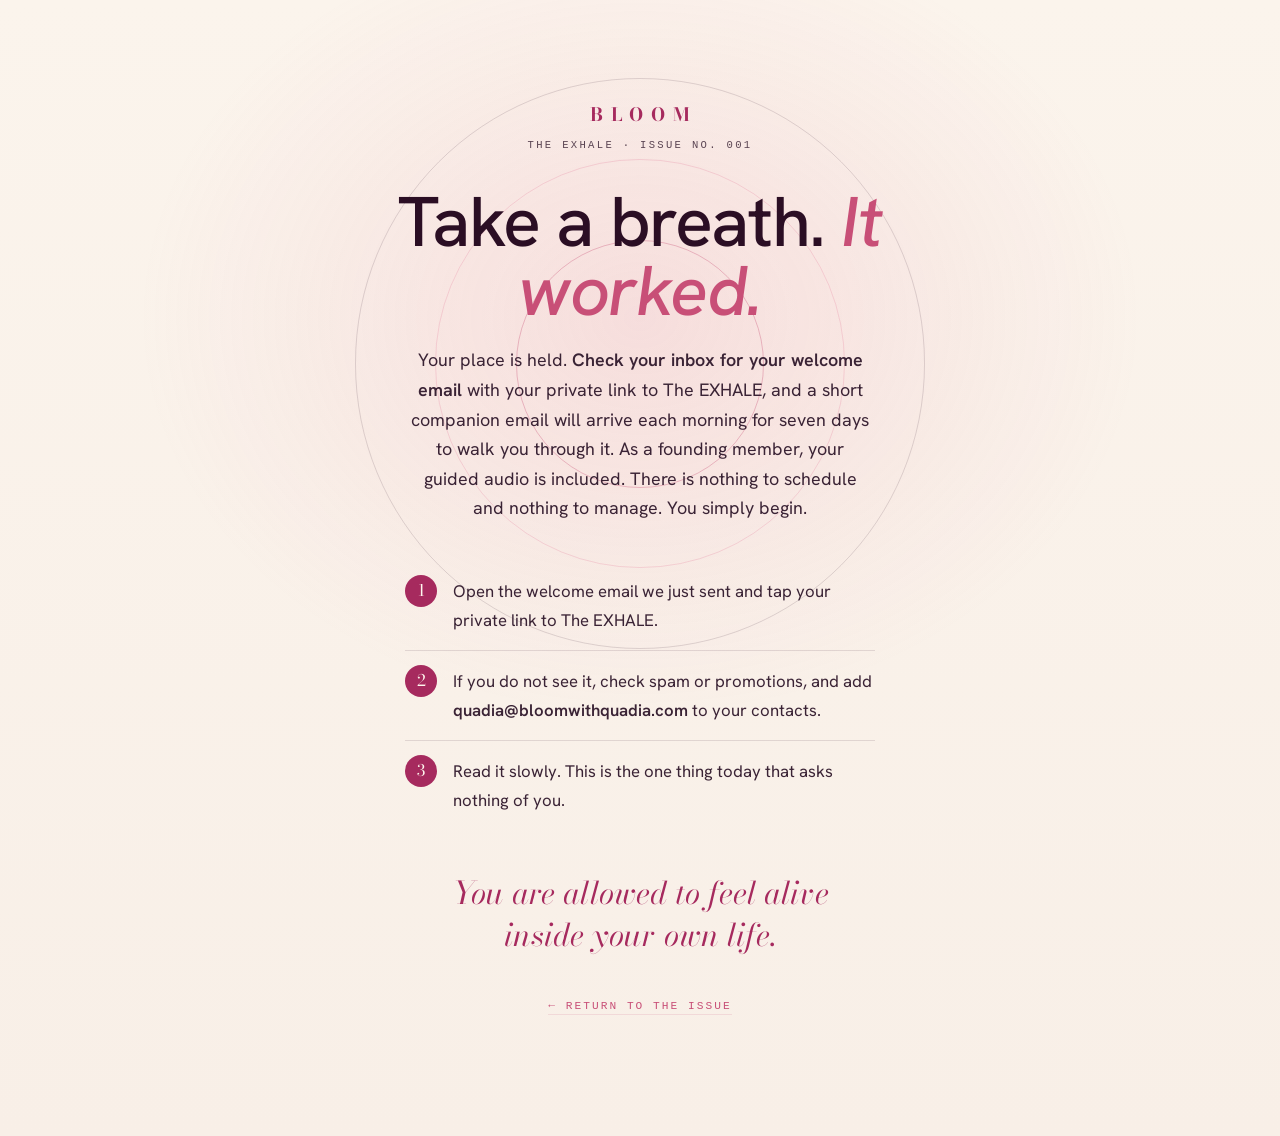
==== thank-you.html @ 64b75b85 "Add files via upload" ====
<!DOCTYPE html>
<html lang="en">
<head>
<meta charset="UTF-8" />
<meta name="viewport" content="width=device-width, initial-scale=1.0, viewport-fit=cover" />
<title>Your welcome email is on its way | The EXHALE — BLOOM with Quadia</title>
<meta name="description" content="Welcome to The EXHALE, Issue 001. Your welcome email with your private link is on its way." />
<meta name="robots" content="noindex" />

<link rel="preconnect" href="https://fonts.googleapis.com" />
<link rel="preconnect" href="https://fonts.gstatic.com" crossorigin />
<link href="https://fonts.googleapis.com/css2?family=Bodoni+Moda:ital,opsz,wght@0,6..96,400;0,6..96,500;0,6..96,600;1,6..96,400;1,6..96,500;1,6..96,600&family=Hanken+Grotesk:wght@300;400;500;600;700;800&display=swap" rel="stylesheet" />
<link rel="stylesheet" href="styles.css?v=15" />

<style>
  .ty { min-height: 100vh; display: grid; place-items: center; text-align: center; padding: clamp(5rem,11vh,7rem) 0;
    position: relative; overflow: hidden;
    background: radial-gradient(56% 50% at 50% 28%, rgba(227,125,155,0.18), transparent 70%), linear-gradient(180deg, var(--ivory-2), var(--ivory)); }
  .ty .rings { position: absolute; top: 32%; left: 50%; width: min(78vw,620px); aspect-ratio: 1; transform: translate(-50%,-50%); pointer-events: none; }
  .ty .rings span { position: absolute; inset: 0; margin: auto; border-radius: 50%; border: 1.5px solid var(--amber-soft); animation: br 9s var(--ease) infinite; }
  .ty .rings span:nth-child(1){ width:40%;height:40%;border-color:rgba(200,79,119,.34); }
  .ty .rings span:nth-child(2){ width:66%;height:66%;animation-delay:.5s;border-color:rgba(227,125,155,.26); }
  .ty .rings span:nth-child(3){ width:92%;height:92%;animation-delay:1s;border-color:rgba(43,14,36,.14); }
  @keyframes br { 0%,100%{transform:scale(1);opacity:.4} 48%{transform:scale(1.06);opacity:.85} }
  .ty-in { position: relative; z-index: 2; width: min(640px, calc(100% - 3rem)); margin-inline: auto; }
  .ty-mark { font-family:"Bodoni Moda",serif; font-weight:700; letter-spacing:.42em; font-size:1.15rem; color:var(--oxblood); padding-left:.42em; margin-bottom:.4rem; }
  .ty-issue { font-family: var(--mono); font-size:.66rem; letter-spacing:.22em; text-transform:uppercase; color:var(--ink-mute); margin-bottom:2rem; }
  .ty h1 { font-size: clamp(2.6rem,6vw,4.4rem); font-weight:500; line-height:.98; margin-bottom:1.3rem; }
  .ty h1 .ital { color: var(--amber); }
  .ty .lead { max-width:46ch; margin:0 auto 1.4rem; font-size:1.12rem; line-height:1.65; color:var(--ink-body); }
  .ty-steps { list-style:none; padding:0; margin:2.4rem auto 0; max-width:470px; text-align:left; }
  .ty-steps li { position:relative; padding:1rem 0 1rem 3rem; border-bottom:1px solid var(--line-soft); font-size:1.05rem; color:var(--ink-body); }
  .ty-steps li:last-child{ border-bottom:none; }
  .ty-steps li .n { position:absolute; left:0; top:.85rem; width:2rem; height:2rem; border-radius:50%; background:var(--oxblood); color:var(--cream); display:grid; place-items:center; font-family:"Bodoni Moda",serif; font-size:1rem; }
  .ty-affirm { font-family:"Bodoni Moda",serif; font-style:italic; font-size:clamp(1.4rem,2.8vw,1.95rem); color:var(--oxblood); margin:2.6rem auto 0; max-width:24ch; line-height:1.34; }
  .ty-back { margin-top:2rem; }
  .ty-back a { font-family:var(--mono); font-size:.7rem; letter-spacing:.18em; text-transform:uppercase; color:var(--amber); border-bottom:1px solid var(--amber-soft); padding-bottom:2px; }
  @media (prefers-reduced-motion: reduce){ .ty .rings span{ animation:none; opacity:.6; } }
</style>
</head>
<body>
  <main class="ty">
    <div class="rings" aria-hidden="true"><span></span><span></span><span></span></div>
    <div class="ty-in">
      <div class="ty-mark">BLOOM</div>
      <div class="ty-issue">The EXHALE · Issue No. 001</div>
      <h1>Take a breath. <span class="ital">It worked.</span></h1>
      <p class="lead">Your place is held. <strong>Check your inbox for your welcome email</strong> with your private link to The EXHALE, and a short companion email will arrive each morning for seven days to walk you through it. As a founding member, your guided audio is included. There is nothing to schedule and nothing to manage. You simply begin.</p>
      <ul class="ty-steps">
        <li><span class="n">1</span> Open the welcome email we just sent and tap your private link to The EXHALE.</li>
        <li><span class="n">2</span> If you do not see it, check spam or promotions, and add <strong>quadia@bloomwithquadia.com</strong> to your contacts.</li>
        <li><span class="n">3</span> Read it slowly. This is the one thing today that asks nothing of you.</li>
      </ul>
      <p class="ty-affirm">You are allowed to feel alive inside your own life.</p>
      <p class="ty-back"><a href="index.html">&larr; Return to the issue</a></p>
    </div>
  </main>
</body>
</html>
---- styles.css ----
/* =====================================================================
   THE EXHALE — Issue 001  ·  BLOOM with Quadia
   A luxury zine / field guide to rest.  "The Rose Era" palette.
   Rose / raspberry + wine + deep plum-aubergine + blush + warm gold
   Type: Hanken Grotesk — heavy 800 (display) · medium 500 (subheads) · light 300 (voice) · mono (captions)
   ===================================================================== */

:root {
  /* ---- cream paper (exact brand) ---- */
  --ivory:    #F8EFE7;   /* page background */
  --ivory-2:  #FBF4EC;
  --paper:    #FFF8EF;   /* cards, lightest surface */

  /* ---- berry (mid accent dark) ---- */
  --oxblood:  #A62A5E;
  --oxblood-2:#7E1F48;

  /* ---- plum (drama / dark) ---- */
  --noir:     #2A1228;
  --noir-2:   #160718;

  /* ---- ROSE accent (primary) ---- */
  --amber:    #C84F77;   /* rose, primary CTA */
  --amber-2:  #E37D9B;   /* soft rose */
  --amber-3:  #ECB3C8;   /* blush pink on dark */
  --amber-soft: rgba(200, 79, 119, 0.14);

  /* ---- labels / badges (berry + rose, no gold) ---- */
  --gold:     #A62A5E;   /* labels on light (berry) */
  --gold-2:   #C84F77;   /* badge fill (rose) */
  --gold-3:   #E37D9B;   /* labels on dark (soft rose) */

  /* ---- plum ink ---- */
  --ink:      #2B0E24;   /* headlines (deep plum) */
  --ink-body: #3A2335;   /* body */
  --ink-mute: #5A4452;   /* mauve captions */

  --cream:    #FFF8EF;
  --cream-2:  #F4DBE5;   /* soft blush fill */

  --line:     rgba(43, 14, 36, 0.22);
  --line-soft:rgba(43, 14, 36, 0.12);

  --maxw: 1320px;
  --ease: cubic-bezier(0.22, 0.61, 0.27, 1);
  --shadow: 0 38px 80px -40px rgba(22, 7, 24, 0.55);
  --shadow-s: 0 18px 44px -26px rgba(22, 7, 24, 0.46);
  --mono: ui-monospace, "SFMono-Regular", Menlo, "Roboto Mono", monospace;
}

* { box-sizing: border-box; }
html { scroll-behavior: smooth; -webkit-text-size-adjust: 100%; }

body {
  margin: 0;
  font-family: "Hanken Grotesk", system-ui, sans-serif;
  font-weight: 400;
  font-size: 1.15rem;
  line-height: 1.7;
  color: var(--ink-body);
  background: var(--ivory);
  -webkit-font-smoothing: antialiased;
  text-rendering: optimizeLegibility;
  overflow-x: hidden;
}

img { max-width: 100%; display: block; }
a { color: inherit; text-decoration: none; }
::selection { background: rgba(200, 79, 119, 0.26); color: var(--ink); }

.wrap { width: min(var(--maxw), calc(100% - 3rem)); margin-inline: auto; }
.wrap-tight { width: min(1040px, calc(100% - 3rem)); margin-inline: auto; }

/* ---------------- TYPE PRIMITIVES ---------------- */
h1, h2, h3 { margin: 0; font-family: "Hanken Grotesk", system-ui, sans-serif; color: var(--ink); font-weight: 800; line-height: 1.04; letter-spacing: -0.02em; }
em { font-style: normal; }
.ital { font-style: italic; }
strong { font-weight: 600; color: inherit; }
.amber { color: var(--amber); }
.serif { font-family: "Hanken Grotesk", sans-serif; }
.sital { font-family: "Hanken Grotesk", sans-serif; font-style: italic; }

/* zine caption / marginalia / labels */
.mono {
  font-family: var(--mono);
  font-size: 0.7rem;
  letter-spacing: 0.14em;
  text-transform: uppercase;
  color: var(--ink-mute);
  line-height: 1.6;
}
.label {
  display: inline-flex; align-items: center; gap: 0.7rem;
  font-family: "Hanken Grotesk", sans-serif;
  font-weight: 800;
  font-size: 0.72rem;
  letter-spacing: 0.24em;
  text-transform: uppercase;
  color: var(--gold);
}
.label::before { content: ""; width: 26px; height: 2px; background: currentColor; flex: none; opacity: 0.9; }
.label.brand::after { content: "\00b7  BLOOM with Quadia"; font-weight: 500; opacity: 0.85; }
.on-dark .label { color: var(--gold-3); }
.on-dark .mono { color: rgba(255,248,239, 0.66); }

/* editorial rule with centred label:  ——— I ——— */
.rule {
  display: flex; align-items: center; gap: 1.1rem;
  font-family: var(--mono); font-size: 0.7rem; letter-spacing: 0.24em;
  text-transform: uppercase; color: var(--ink-mute);
}
.rule::before, .rule::after { content: ""; height: 1px; background: var(--line); flex: 1; }
.on-dark .rule { color: rgba(255,248,239,0.6); }
.on-dark .rule::before, .on-dark .rule::after { background: rgba(255,248,239,0.22); }

/* big bleeding numeral */
.bignum {
  font-family: "Hanken Grotesk", sans-serif;
  font-weight: 800;
  line-height: 0.7;
  font-size: clamp(7rem, 22vw, 19rem);
  color: transparent;
  -webkit-text-stroke: 1.4px rgba(33,17,10,0.26);
  letter-spacing: -0.02em;
  pointer-events: none;
  user-select: none;
}
.on-dark .bignum { -webkit-text-stroke-color: rgba(227,125,155,0.4); }
.bignum.fill { color: var(--amber); -webkit-text-stroke: 0; }

/* subtle cream hairline texture on the plum/dark sections (depth) */
.on-dark, .creedx, .costwait { position: relative; }
.on-dark::before, .creedx::before, .costwait::before {
  content: ""; position: absolute; inset: 0; z-index: 0; pointer-events: none;
  background-image: repeating-linear-gradient(0deg, rgba(255,248,239,0.04) 0, rgba(255,248,239,0.04) 1px, transparent 1px, transparent 42px);
}
.on-dark > .wrap, .creedx > .wrap, .costwait > .wrap { position: relative; z-index: 1; }

/* ---------------- BUTTONS ---------------- */
.btn {
  border: none; cursor: pointer;
  display: inline-flex; align-items: center; justify-content: center; gap: 0.7rem;
  padding: 1.15rem 2.3rem; border-radius: 2px;
  font-family: "Hanken Grotesk", sans-serif; font-size: 0.78rem; font-weight: 800;
  letter-spacing: 0.2em; text-transform: uppercase;
  background: var(--ink); color: var(--cream);
  transition: background .4s var(--ease), transform .4s var(--ease), box-shadow .4s var(--ease);
  box-shadow: 0 16px 34px -18px rgba(26,13,8,0.7);
}
.btn:hover { background: var(--oxblood); transform: translateY(-2px); }
.btn:active { transform: translateY(0); }
.btn--amber { background: var(--amber); color: var(--cream); }
.btn--amber:hover { background: var(--oxblood); color: var(--cream); }
.btn--ghost { background: transparent; border: 1.6px solid currentColor; color: var(--ink); box-shadow: none; }
.btn--ghost:hover { background: var(--ink); color: var(--cream); border-color: var(--ink); transform: translateY(-2px); }
.btn .arr { font-size: 1.05em; transition: transform .3s var(--ease); }
.btn:hover .arr { transform: translateX(4px); }

/* ---------------- SIGNUP ---------------- */
.signup { display: flex; gap: 0.6rem; max-width: 540px; flex-wrap: wrap; }
.signup.center { margin-inline: 0; justify-content: flex-start; }
.signup input[type="email"] {
  flex: 0 1 300px; min-width: 0; max-width: 320px;
  border: 1.6px solid var(--line); background: var(--paper); border-radius: 2px;
  padding: 0.85rem 1.1rem; font-family: "Hanken Grotesk", sans-serif; font-size: 1rem;
  color: var(--ink); outline: none; transition: border-color .25s, box-shadow .25s;
}
.signup input[type="email"]:focus { border-color: var(--amber); box-shadow: 0 0 0 3px var(--amber-soft); }
.signup input::placeholder { color: var(--ink-mute); opacity: .85; }
.on-dark .signup input[type="email"] { background: rgba(255,248,239,0.07); border-color: rgba(255,248,239,0.32); color: var(--cream); }
.on-dark .signup input::placeholder { color: rgba(255,248,239,0.6); }
.form-note { font-size: 0.92rem; line-height: 1.5; color: var(--ink-mute); margin: 1rem 0 0; }
.form-note b { color: var(--amber); font-weight: 700; }
.signup-confirm {
  margin: 0.95rem 0 0; font-family: "Hanken Grotesk", sans-serif;
  font-size: 0.95rem; font-weight: 600; color: var(--amber);
  opacity: 0; transform: translateY(4px); transition: opacity .35s ease, transform .35s ease;
}
.signup-confirm.show { opacity: 1; transform: none; }
.on-dark .signup-confirm { color: var(--amber-3, #f0c27a); }
.on-dark .form-note { color: rgba(255,248,239,0.74); }
.on-dark .form-note b { color: var(--amber-3); }
.instant { display: inline-flex; align-items: center; gap: 0.55rem; font-family: var(--mono); font-size: 0.66rem;
  letter-spacing: 0.14em; text-transform: uppercase; color: var(--oxblood); margin-bottom: 0.9rem; }
.instant .pulse { width: 8px; height: 8px; border-radius: 50%; background: var(--amber); animation: pulse 2s infinite; }
@keyframes pulse { 0% { box-shadow: 0 0 0 0 rgba(200,79,119,0.5); } 70% { box-shadow: 0 0 0 8px rgba(200,79,119,0); } 100% { box-shadow: 0 0 0 0 rgba(200,79,119,0); } }
.ml-slot { border: 1px dashed var(--line); border-radius: 4px; padding: 1rem; font-family: var(--mono); font-size: .68rem; color: var(--ink-mute); }

/* ---------------- PHOTO PLACEHOLDERS ---------------- */
.ph {
  position: relative; overflow: hidden;
  background:
    repeating-linear-gradient(135deg, rgba(87,20,24,0.07) 0 2px, transparent 2px 14px),
    linear-gradient(155deg, var(--ivory-2), #EAD0DC);
  border: 1px solid var(--line-soft);
  display: grid; place-items: center; text-align: center;
}
.ph.dark {
  background:
    repeating-linear-gradient(135deg, rgba(255,248,239,0.10) 0 2px, transparent 2px 14px),
    linear-gradient(155deg, #4D1638, var(--oxblood-2));
  border-color: rgba(255,248,239,0.16);
}
.ph.noir {
  background:
    repeating-linear-gradient(135deg, rgba(255,248,239,0.07) 0 2px, transparent 2px 14px),
    linear-gradient(155deg, #2a1228, var(--noir));
  border-color: rgba(255,248,239,0.12);
}
.ph-label { font-family: var(--mono); font-size: 0.64rem; letter-spacing: 0.05em; line-height: 1.55;
  text-transform: uppercase; color: var(--ink-mute); padding: 1.2rem 1.3rem; max-width: 30ch; }
.ph.dark .ph-label, .ph.noir .ph-label { color: rgba(255,248,239,0.72); }
.ph-label b { display: block; font-weight: 700; letter-spacing: 0.14em; margin-bottom: 0.5rem; color: var(--amber); }
.ph.dark .ph-label b, .ph.noir .ph-label b { color: var(--amber-3); }
.ph-label::before { content: ""; display: block; width: 22px; height: 22px; margin: 0 auto 0.8rem;
  border: 1.5px solid currentColor; opacity: 0.4; border-radius: 50%; }
.ph--arch { border-radius: 50vw 50vw 4px 4px; }
.ph--soft { border-radius: 4px; }

/* sticker badge */
.sticker {
  position: absolute; z-index: 3;
  width: 112px; height: 112px; border-radius: 50%;
  display: grid; place-items: center; text-align: center;
  background: linear-gradient(145deg, var(--gold-2), var(--gold)); color: var(--noir);
  font-family: "Hanken Grotesk", sans-serif; font-style: italic; font-size: 0.9rem; line-height: 1.12;
  box-shadow: var(--shadow-s); transform: rotate(-11deg);
}
.sticker b { display: block; font-family: var(--mono); font-style: normal; font-weight: 700;
  font-size: 0.54rem; letter-spacing: 0.18em; margin-bottom: 0.25rem; }
.sticker.ox { background: var(--oxblood); color: var(--cream); }
.sticker.ox b { color: var(--gold-3); }

/* =====================================================================
   MASTHEAD (fixed top bar — always visible, magazine style)
   ===================================================================== */
.masthead { position: fixed; inset: 0 0 auto 0; z-index: 90; }
.mh-strip { background: var(--noir-2); color: rgba(255,248,239,0.9); text-align: center;
  font-family: var(--mono); font-size: 0.62rem; letter-spacing: 0.24em; text-transform: uppercase;
  padding: 0.62rem 1rem; border-bottom: 1px solid rgba(255,248,239,0.08); }
.mh-strip .sep { color: var(--amber-3); padding: 0 0.5rem; }
.mh-strip .mh-brand { color: var(--amber-3); }

/* =====================================================================
   HERO / COVER
   ===================================================================== */
.cover {
  position: relative; overflow: hidden;
  padding: clamp(3.5rem, 8vh, 5.5rem) 0 clamp(2.5rem, 5vh, 4rem);
  background:
    radial-gradient(55% 50% at 84% 24%, rgba(227,125,155,0.20), transparent 70%),
    linear-gradient(180deg, var(--ivory-2), var(--ivory));
}
.cover-grid { display: grid; grid-template-columns: 1.18fr 0.82fr; gap: clamp(1.5rem, 4vw, 4rem); align-items: center; }

.cover-meta { margin-bottom: clamp(1.1rem, 2.4vw, 1.7rem); }
.cover-meta .cm-brand { font-family: "Cormorant Garamond", serif; font-weight: 600; letter-spacing: 0.16em; text-transform: uppercase; font-size: 1.25rem; color: var(--oxblood); display: inline-flex; align-items: baseline; gap: 0.3em; }
.cover-meta .cm-brand .scr { font-family: "Great Vibes", cursive; letter-spacing: 0; text-transform: none; font-size: 1.55rem; color: var(--amber); }
.cover-meta .cm-line { font-family: var(--mono); font-size: 0.66rem; letter-spacing: 0.15em; text-transform: uppercase; color: var(--ink-mute); margin-top: 0.5rem; }
.cover-meta .cm-line:first-of-type { margin-top: 0.7rem; }

.cover-left { display: flex; flex-direction: column; }
.wordmark {
  font-family: "Hanken Grotesk", sans-serif; font-weight: 800;
  font-size: clamp(3.6rem, 11.5vw, 10rem); line-height: 0.82;
  letter-spacing: -0.03em; color: var(--ink); margin: 0;
  text-transform: uppercase;
}
.wordmark .line2 { display: block; color: var(--amber); font-style: italic; }
.wordmark .breathe { display: inline-block; animation: breathe-track 8s var(--ease) infinite; }
@keyframes breathe-track { 0%, 100% { letter-spacing: -0.02em; } 50% { letter-spacing: 0.06em; } }

.cover-hook {
  font-family: "Hanken Grotesk", sans-serif; font-style: normal; font-weight: 800;
  font-size: clamp(1.85rem, 4.4vw, 3.1rem); line-height: 1.08; letter-spacing: -0.02em; color: var(--ink);
  max-width: 18ch; margin: 0 0 1.4rem;
}
.cover-sub { font-size: clamp(1.06rem, 1.5vw, 1.2rem); line-height: 1.62; color: var(--ink);
  max-width: 48ch; margin: 0 0 1.8rem; }
.cover-sub strong { color: var(--ink); font-weight: 700; }
.cover-cta { margin-top: auto; }
.cover-trust { display: flex; flex-wrap: wrap; gap: 0.5rem 1.3rem; margin-top: 1.6rem; padding-top: 1.3rem;
  border-top: 1px solid var(--line-soft); }
.cover-trust .ct { display: inline-flex; align-items: center; gap: 0.5rem; font-size: 0.8rem; font-weight: 600; color: var(--ink-body); }
.cover-trust .ct svg { width: 16px; height: 16px; color: var(--amber); flex: none; }
.cover-trust .ct b { font-family: "Hanken Grotesk", sans-serif; font-size: 1.2rem; color: var(--amber); line-height: 1; }

/* cover right — image + cover-lines */
.cover-right { position: relative; display: flex; flex-direction: column; }
.cover-img { position: relative; width: 100%; aspect-ratio: 4 / 5; max-height: 62vh; margin-inline: auto; overflow: visible; border-radius: 8px; border: 1px solid rgba(43,14,36,0.12); box-shadow: 16px 16px 0 0 var(--cream-2), var(--shadow); }
.cover-img .cover-vid { border-radius: 8px; }
.cover-img .ph { position: absolute; inset: 0; box-shadow: var(--shadow); }
.cover-img .cover-photo { position: absolute; inset: 0; width: 100%; height: 100%;
  object-fit: cover; object-position: 56% 18%; }
.cover-img .sticker { top: -16px; left: -22px; }
.cover-img .cover-vid { position: absolute; inset: 0; width: 100%; height: 100%; object-fit: cover; object-position: 56% 22%; background: var(--cream-2); }
.cover-vidtag { position: absolute; left: 14px; bottom: 14px; z-index: 3; display: inline-flex; align-items: center; gap: 0.5rem;
  font-family: var(--mono); font-size: 0.58rem; letter-spacing: 0.18em; text-transform: uppercase; color: var(--cream);
  background: rgba(22,7,24,0.55); -webkit-backdrop-filter: blur(4px); backdrop-filter: blur(4px); padding: 0.45rem 0.8rem; border-radius: 50px; }
.cover-vidtag .pl { display: grid; place-items: center; width: 16px; height: 16px; border-radius: 50%; background: var(--amber); color: var(--cream); font-size: 0.5rem; padding-left: 1px; }
.coverlines {
  margin-top: 1rem; border-top: 1.6px solid var(--ink); padding-top: 0.8rem;
}
.coverlines .cl-h { font-family: var(--mono); font-size: 0.64rem; letter-spacing: 0.2em; text-transform: uppercase; color: var(--ink-mute); margin-bottom: 0.6rem; }
.coverlines ul { list-style: none; margin: 0; padding: 0; }
.coverlines li { display: flex; align-items: baseline; gap: 0.7rem; padding: 0.32rem 0;
  font-family: "Hanken Grotesk", sans-serif; font-weight: 500; font-size: clamp(1.02rem, 1.5vw, 1.2rem); color: var(--ink); line-height: 1.25; }
.coverlines li .n { font-family: var(--mono); font-size: 0.66rem; color: var(--amber); flex: none; padding-top: 0.18rem; }

/* =====================================================================
   MARQUEE TICKER
   ===================================================================== */
.ticker { background: var(--oxblood); color: var(--cream); overflow: hidden; border-block: 1px solid var(--oxblood-2);
  padding: 0.85rem 0; }
.ticker .track { display: inline-flex; white-space: nowrap; will-change: transform; animation: marquee 34s linear infinite; }
.ticker .track span { display: inline-flex; align-items: center; }
.ticker .track .t { font-family: var(--mono); font-style: normal; font-size: 0.72rem; letter-spacing: 0.2em; text-transform: uppercase; padding: 0 1.4rem; }
.ticker .track .dot { color: var(--amber-3); padding: 0 0.4rem; font-size: 0.7rem; }
@keyframes marquee { from { transform: translateX(0); } to { transform: translateX(-50%); } }

/* =====================================================================
   MANIFESTO (full-bleed noir, oversized creed)
   ===================================================================== */
.manifesto { background: var(--noir); color: var(--cream); padding: clamp(5rem, 12vh, 9rem) 0; position: relative; overflow: hidden; }
.manifesto .bignum { position: absolute; top: -2rem; right: 2vw; opacity: 0.5; }
.manifesto .lede {
  font-family: "Hanken Grotesk", sans-serif; font-weight: 800;
  font-size: clamp(2rem, 5.4vw, 4.6rem); line-height: 1.04; letter-spacing: -0.02em;
  color: #FFF8EF; max-width: 18ch;
}
.manifesto .lede em { color: var(--amber-3); }
.manifesto .now { display: block; font-style: normal; font-weight: 800; color: var(--amber-3); font-size: clamp(3rem, 9vw, 7rem); line-height: 0.9; margin-top: 0.3rem; }
.manifesto .mf-foot { display: grid; grid-template-columns: 1.4fr 1fr; gap: 2.5rem; margin-top: clamp(2.4rem, 5vw, 4rem); align-items: end; }
.manifesto .mf-foot p { font-size: 1.12rem; line-height: 1.75; color: rgba(255,248,239,0.84); max-width: 50ch; }
.manifesto .mf-foot .pull { font-family: "Hanken Grotesk", sans-serif; font-style: normal; font-weight: 700; font-size: clamp(1.15rem, 2vw, 1.5rem);
  color: #FFF8EF; line-height: 1.28; border-left: 3px solid var(--amber); padding-left: 1.4rem; }

/* =====================================================================
   FEATURE SPREAD (alternating editorial sections)
   ===================================================================== */
.spread { padding: clamp(4.5rem, 9vh, 7.5rem) 0; position: relative; overflow: hidden; }
.spread.ivory { background: var(--ivory); }
.spread.paper { background: var(--paper); }
.spread-grid { display: grid; grid-template-columns: 1fr 1fr; gap: clamp(2rem, 5vw, 5rem); align-items: center; }
.spread.flip .spread-grid { direction: rtl; }
.spread.flip .spread-grid > * { direction: ltr; }
.spread-media { position: relative; }
.spread-media .ph { aspect-ratio: 0.82; width: 100%; box-shadow: var(--shadow); }
/* real image slots */
.ph-img { display: block; width: 100%; height: 100%; object-fit: cover; border-radius: 6px; box-shadow: var(--shadow); will-change: transform; }
.spread-media .ph-img { aspect-ratio: 0.82; object-position: 50% 30%; }
.founder .fd-media .ph-img { aspect-ratio: 0.84; object-position: 50% 28%; }
.breaths .decl .decl-img { aspect-ratio: 0.78; border-radius: 6px; box-shadow: var(--shadow); }
.bonus-media .gift-img { aspect-ratio: 0.86; max-width: 360px; margin-inline: auto; }

/* premium offset gallery frame on photos */
.spread-media .ph-img, .bonus-media .gift-img {
  border: 1px solid rgba(43,14,36,0.12);
  box-shadow: 16px 16px 0 0 var(--cream-2), var(--shadow); }
.founder .fd-media .ph-img, .breaths .decl .decl-img {
  border: 1px solid rgba(255,248,239,0.22);
  box-shadow: 16px 16px 0 0 rgba(255,248,239,0.08), 0 30px 60px -32px rgba(0,0,0,0.55); }
.cover-img { border: 1px solid rgba(43,14,36,0.12); }.spread-num { position: absolute; z-index: 0; }

.spread .kick { display: flex; align-items: center; gap: 0.9rem; margin-bottom: 1.3rem; }
.spread .kick .num { font-family: "Hanken Grotesk", sans-serif; font-style: normal; font-weight: 800; font-size: 1.5rem; color: var(--amber); }
.spread h2 { font-size: clamp(2rem, 4.6vw, 3.4rem); font-weight: 800; max-width: 15ch; margin-bottom: 1.4rem; }
.spread .body { font-size: clamp(1.08rem, 1.6vw, 1.24rem); line-height: 1.75; color: var(--ink-body); max-width: 54ch; }
.spread .body p { margin: 0 0 1.2rem; }
.spread .pull { font-family: "Hanken Grotesk", sans-serif; font-style: normal; font-weight: 700; font-size: clamp(1.4rem, 2.5vw, 1.95rem);
  color: var(--oxblood); line-height: 1.3; border-left: 3px solid var(--amber); padding-left: 1.4rem; margin: 1.8rem 0; max-width: 26ch; }
.now-inline { font-family: "Hanken Grotesk", sans-serif; font-style: normal; font-weight: 800; color: var(--amber); font-size: clamp(2.4rem, 6vw, 4rem); line-height: 0.9; display: block; margin: 0.4rem 0 1.2rem; }

/* feels list */
.feels { list-style: none; padding: 0; margin: 1.6rem 0 0; max-width: 52ch; }
.feels li { position: relative; padding: 1rem 0 1rem 2.4rem; border-bottom: 1px solid var(--line-soft);
  font-size: 1.12rem; line-height: 1.5; color: var(--ink-body); }
.feels li:last-child { border-bottom: none; }
.feels li::before { content: ""; position: absolute; left: 2px; top: 1.45rem; width: 10px; height: 10px;
  border: 1.5px solid var(--amber); transform: rotate(45deg); }
.feels li strong { color: var(--oxblood); }
.close-line { font-family: "Hanken Grotesk", sans-serif; font-style: normal; font-weight: 700; font-size: clamp(1.2rem, 2vw, 1.55rem);
  color: var(--oxblood); margin-top: 1.8rem; line-height: 1.3; }

/* =====================================================================
   DIPTYCH (before/after)
   ===================================================================== */
.diptych { background: var(--noir-2); color: var(--cream); padding: clamp(4.5rem, 9vh, 7.5rem) 0; }
.diptych .dp-head { display: flex; justify-content: space-between; align-items: flex-end; flex-wrap: wrap; gap: 1rem;
  border-bottom: 1px solid rgba(255,248,239,0.2); padding-bottom: 1.4rem; margin-bottom: 2.6rem; }
.diptych h2 { color: #FFF8EF; font-size: clamp(1.9rem, 4vw, 3rem); font-weight: 500; max-width: 22ch; }
.dp-grid { display: grid; grid-template-columns: 1fr 1fr; gap: 1.4rem; }
.dp-card { border-radius: 4px; padding: clamp(1.8rem, 3vw, 2.8rem); }
.dp-before { background: rgba(255,248,239,0.05); border: 1px solid rgba(255,248,239,0.16); }
.dp-after { background: linear-gradient(158deg, var(--oxblood), var(--oxblood-2)); }
.dp-card .dp-lbl { font-family: var(--mono); font-size: 0.66rem; letter-spacing: 0.18em; text-transform: uppercase; margin-bottom: 1.5rem; }
.dp-before .dp-lbl { color: rgba(255,248,239,0.6); }
.dp-after .dp-lbl { color: var(--amber-3); }
.dp-card ul { list-style: none; padding: 0; margin: 0; }
.dp-card li { font-family: "Hanken Grotesk", sans-serif; font-weight: 500; font-size: clamp(1.26rem, 2vw, 1.55rem); line-height: 1.26;
  padding: 0.9rem 0; border-bottom: 1px solid rgba(255,248,239,0.14); }
.dp-before li { color: rgba(255,248,239,0.82); }
.dp-after li { color: #FFF8EF; }
.dp-card li:last-child { border-bottom: none; }

/* =====================================================================
   SEVEN BREATHS (scripture / ritual)
   ===================================================================== */
.breaths { background: linear-gradient(168deg, #2A1228 0%, #18091C 100%); color: var(--cream); padding: clamp(5rem, 11vh, 8.5rem) 0; }
.breaths .bx-head { text-align: left; max-width: 56ch; margin: 0 0 clamp(2.5rem, 5vw, 4rem); }
.breaths .bx-head h2 { color: #FFF8EF; font-size: clamp(2.4rem, 6vw, 4.6rem); font-weight: 800; margin: 0.6rem 0; }
.breaths .bx-head p { color: rgba(255,248,239,0.78); font-size: 1.1rem; line-height: 1.6; }
.verse {
  display: grid; grid-template-columns: clamp(5rem, 11vw, 9rem) 1fr; gap: clamp(1.2rem, 3vw, 3rem);
  align-items: baseline; padding: clamp(1.6rem, 3vw, 2.4rem) 0;
  border-top: 1px solid rgba(255,248,239,0.2);
  transition: background .4s var(--ease), padding-left .4s var(--ease);
}
.verse:last-child { border-bottom: 1px solid rgba(255,248,239,0.2); }
.verse:hover { background: rgba(255,248,239,0.04); padding-left: 1rem; }
.verse .vn { font-family: "Hanken Grotesk", sans-serif; font-weight: 800; font-size: clamp(2.6rem, 6vw, 5rem);
  line-height: 0.8; color: transparent; -webkit-text-stroke: 1.2px var(--amber-3); }
.verse:hover .vn, .verse.final .vn { color: var(--amber-3); -webkit-text-stroke: 0; }
.verse .vt { font-family: "Hanken Grotesk", sans-serif; font-weight: 700; font-size: clamp(1.7rem, 3.2vw, 2.6rem); color: #FFF8EF; line-height: 1; }
.verse.final .vt { font-style: normal; color: var(--amber-3); }
.verse .vd { font-size: 1.05rem; line-height: 1.55; color: rgba(255,248,239,0.8); margin-top: 0.6rem; max-width: 56ch; }
.breaths .creed { text-align: left; margin-top: clamp(2.6rem, 5vw, 4rem); }
.breaths .creed .gospel { font-family: "Hanken Grotesk", sans-serif; font-style: normal; font-weight: 800; font-size: clamp(1.8rem, 4vw, 2.9rem);
  color: var(--amber-3); line-height: 1.18; letter-spacing: -0.01em; }

/* =====================================================================
   VOICES (cover-line quotes)
   ===================================================================== */
.voices { background: var(--ivory); padding: clamp(4.5rem, 9vh, 7.5rem) 0; }
.voices .v-head { max-width: 26ch; margin-bottom: 2.6rem; }
.voices h2 { font-size: clamp(2rem, 4.4vw, 3.2rem); font-weight: 800; }
.v-grid { display: grid; grid-template-columns: repeat(6, 1fr); gap: 1.3rem; }
.vbox { background: var(--paper); border: 1px solid var(--line-soft); border-radius: 4px; padding: 2.2rem 2rem 1.9rem; position: relative; }
.vbox::before { content: "\201C"; font-family: "Hanken Grotesk", sans-serif; font-size: 3.6rem; color: var(--amber); opacity: 0.5;
  line-height: 0.4; position: absolute; top: 1.5rem; left: 1.4rem; }
.vbox p { font-family: "Hanken Grotesk", sans-serif; font-weight: 500; font-size: clamp(1.3rem, 1.9vw, 1.6rem); line-height: 1.32; color: var(--ink); margin: 1.4rem 0 0; }
.vbox .vby { display: block; margin-top: 1.1rem; font-family: var(--mono); font-style: normal; font-size: 0.66rem; letter-spacing: 0.18em; text-transform: uppercase; color: var(--amber); }
.vbox .vby::before { content: "\2014  "; }
.v-grid .vbox:nth-child(1) { grid-column: span 3; }
.v-grid .vbox:nth-child(2) { grid-column: span 3; }
.v-grid .vbox:nth-child(3) { grid-column: span 2; }
.v-grid .vbox:nth-child(4) { grid-column: span 2; }
.v-grid .vbox:nth-child(5) { grid-column: span 2; }
.v-grid .vbox:nth-child(6) { grid-column: span 2; }
.v-note { margin-top: 2rem; }

/* =====================================================================
   FAQ
   ===================================================================== */
.faq { background: var(--paper); padding: clamp(4.5rem, 9vh, 7.5rem) 0; }
.faq .faq-inner { width: min(880px, calc(100% - 3rem)); margin-inline: auto; }
details.qa { border-bottom: 1px solid var(--line); }
details.qa summary { list-style: none; cursor: pointer; display: flex; align-items: center; justify-content: space-between;
  gap: 1.5rem; padding: 1.45rem 0; font-family: "Hanken Grotesk", sans-serif; font-weight: 700; font-size: clamp(1.15rem, 1.9vw, 1.4rem);
  color: var(--ink); line-height: 1.3; letter-spacing: -0.01em; }
details.qa summary::-webkit-details-marker { display: none; }
details.qa .ico { flex: 0 0 auto; width: 26px; height: 26px; position: relative; }
details.qa .ico::before, details.qa .ico::after { content: ""; position: absolute; background: var(--amber); transition: transform .35s var(--ease), opacity .35s var(--ease); }
details.qa .ico::before { top: 12px; left: 3px; width: 20px; height: 2px; }
details.qa .ico::after { left: 12px; top: 3px; width: 2px; height: 20px; }
details.qa[open] .ico::after { transform: rotate(90deg); opacity: 0; }
details.qa .ans { overflow: hidden; max-height: 0; transition: max-height .45s var(--ease); }
details.qa[open] .ans { max-height: 540px; }
details.qa .ans p { margin: 0; padding: 0 0 1.6rem; font-size: 1.05rem; line-height: 1.72; color: var(--ink-body); max-width: 64ch; }

/* =====================================================================
   HOW IT WORKS — 3 simple steps (infomercial "it's this easy")
   ===================================================================== */
.how { background: var(--ivory); padding: clamp(4.5rem, 9vh, 7rem) 0; }
.how .how-head { text-align: left; max-width: 60ch; margin: 0 0 clamp(2.4rem, 5vw, 3.6rem); }
.how .how-head h2 { font-size: clamp(2rem, 4.6vw, 3.2rem); font-weight: 800; margin: 0.6rem 0 0.7rem; }
.how .how-head p { color: var(--ink-mute); font-size: 1.06rem; line-height: 1.55; margin: 0; }
.how-grid { display: grid; grid-template-columns: repeat(3, 1fr); gap: clamp(1.2rem, 3vw, 2.2rem); }
.how-step { position: relative; background: var(--paper); border: 1px solid var(--line-soft); border-radius: 4px;
  padding: clamp(1.8rem, 3vw, 2.6rem); }
.how-step .hs-n { font-family: "Hanken Grotesk", sans-serif; font-weight: 800; font-size: clamp(2.4rem, 5vw, 3.6rem);
  color: var(--amber); line-height: 0.9; }
.how-step h3 { font-family: "Hanken Grotesk", sans-serif; font-size: clamp(1.3rem, 2.1vw, 1.6rem); font-weight: 800;
  margin: 0.7rem 0 0.6rem; line-height: 1.14; letter-spacing: -0.01em; }
.how-step p { font-size: 1.02rem; line-height: 1.6; color: var(--ink-body); margin: 0; }
.how-foot { text-align: left; margin-top: clamp(2.2rem, 4vw, 3rem); }

/* value line under section heads */
.valueline { display: inline-flex; align-items: center; gap: 0.6rem; font-family: var(--mono);
  font-size: 0.82rem; letter-spacing: 0.2em; text-transform: uppercase; color: var(--amber);
  border: 1px solid var(--amber); border-radius: 50px; padding: 0.65rem 1.4rem; }
.on-dark .valueline { color: var(--amber-3); border-color: rgba(228,173,167,0.5); }

/* reassurance / risk-reversal band */
.reassure { display: flex; flex-wrap: wrap; justify-content: flex-start; gap: 0.7rem 1.8rem;
  margin: 1.8rem 0 0; max-width: 720px; }
.reassure .ra { display: inline-flex; align-items: center; gap: 0.55rem; font-size: 0.86rem; font-weight: 600;
  color: var(--ink-body); }
.reassure .ra svg { width: 17px; height: 17px; color: var(--amber); flex: none; }
.on-dark .reassure .ra { color: rgba(255,248,239,0.86); }
.on-dark .reassure .ra svg { color: var(--amber-3); }

/* =====================================================================
   FINAL COVER CTA
   ===================================================================== */
.closer { position: relative; overflow: hidden; text-align: left; padding: clamp(5rem, 12vh, 9rem) 0;
  background: radial-gradient(58% 55% at 50% 112%, rgba(227,125,155,0.22), transparent 64%), linear-gradient(180deg, var(--ivory), var(--ivory-2)); }
.closer .wordmark { font-size: clamp(3rem, 13vw, 9rem); }
.closer .affirm { font-family: "Hanken Grotesk", sans-serif; font-style: normal; font-weight: 700; font-size: clamp(1.4rem, 2.6vw, 1.95rem);
  color: var(--oxblood); max-width: 26ch; margin: 1.6rem 0 1.6rem; line-height: 1.3; }
.closer h2 { font-size: clamp(2.2rem, 5vw, 3.6rem); font-weight: 800; max-width: 18ch; margin: 0 0 1.4rem; }
.closer .lead { font-size: clamp(1.1rem, 1.6vw, 1.24rem); line-height: 1.6; color: var(--ink-body); max-width: 50ch; margin: 0 0 2.2rem; }

/* =====================================================================
   COLOPHON / FOOTER
   ===================================================================== */
footer { background: var(--noir); color: rgba(255,248,239,0.72); padding: clamp(3rem, 6vw, 4.5rem) 0 3.6rem; }
footer .col-grid { display: grid; grid-template-columns: 1.4fr 1fr 1fr; gap: 2rem; align-items: start; border-top: 1px solid rgba(255,248,239,0.18); padding-top: 2.4rem; }
footer .fmark { font-family: "Hanken Grotesk", sans-serif; font-size: 2rem; font-weight: 800; letter-spacing: 0.4em; color: #FFF8EF; padding-left: 0.4em; }
footer .fsub { font-family: "Hanken Grotesk", sans-serif; font-style: italic; color: var(--amber-3); margin-top: 0.4rem; font-size: 1.05rem; }
footer .fcol h4 { font-family: var(--mono); font-weight: 700; font-size: 0.66rem; letter-spacing: 0.2em; text-transform: uppercase; color: rgba(255,248,239,0.55); margin: 0 0 0.9rem; }
footer .fcol p, footer .fcol a { font-size: 0.95rem; line-height: 1.8; color: rgba(255,248,239,0.82); display: block; }
footer .fcol a { border-bottom: 1px solid transparent; transition: border-color .3s; width: fit-content; }
footer .fcol a:hover { border-color: var(--amber); }
footer .fcopy { margin-top: 2.6rem; font-family: var(--mono); font-size: 0.66rem; letter-spacing: 0.1em; color: rgba(255,248,239,0.45); }
footer .flock { font-family: "Cormorant Garamond", serif; font-weight: 600; font-size: 1.75rem; letter-spacing: 0.1em; color: #FFF8EF; display: inline-flex; align-items: baseline; gap: 0.2em; }
footer .flock .fscript { font-family: "Great Vibes", cursive; font-weight: 400; letter-spacing: 0; text-transform: none; color: var(--amber-2); font-size: 2rem; }
footer .ftag { font-family: "Cormorant Garamond", serif; font-style: italic; font-size: 1.08rem; color: rgba(255,248,239,0.72); margin-top: 0.8rem; letter-spacing: 0.03em; }
footer .ftag span { color: var(--amber-2); font-style: normal; font-weight: 600; }
footer .fsocials { display: flex; flex-direction: column; gap: 0.1rem; }
footer .fhandle { font-family: var(--mono); font-size: 0.62rem; letter-spacing: 0.16em; text-transform: uppercase; color: var(--amber-3); margin-top: 0.8rem; }

/* mobile sticky CTA */
.m-cta { position: fixed; inset: auto 0 0 0; display: none; z-index: 80;
  background: rgba(26,13,8,0.97); -webkit-backdrop-filter: blur(8px); backdrop-filter: blur(8px); box-shadow: 0 -8px 28px -12px rgba(0,0,0,0.55); }
.m-cta a { display: block; text-align: center; color: var(--cream); font-size: 0.74rem; font-weight: 800;
  letter-spacing: 0.2em; text-transform: uppercase; padding: 1.15rem; }

/* =====================================================================
   IDENTITY / OFFER BAR (stat-bar borrowed from high-converting pages)
   ===================================================================== */
.idbar { background: var(--noir-2); color: var(--cream); }
.idbar .id-grid { display: grid; grid-template-columns: repeat(3, 1fr); width: min(var(--maxw), calc(100% - 3rem)); margin-inline: auto; }
.idbar .id-cell { text-align: left; padding: clamp(1.6rem, 4vw, 2.6rem) clamp(1rem, 2.5vw, 1.8rem); border-left: 1px solid rgba(255,248,239,0.14); }
.idbar .id-cell:first-child { border-left: none; }
.idbar .id-n { font-family: "Hanken Grotesk", sans-serif; font-weight: 800; font-size: clamp(2.4rem, 5vw, 3.6rem); color: var(--amber-3); line-height: 1; }
.idbar .id-t { font-family: var(--mono); font-size: 0.64rem; letter-spacing: 0.18em; text-transform: uppercase; color: rgba(255,248,239,0.72); margin-top: 0.6rem; }

/* =====================================================================
   THIS IS BLOOM — identity creed (the aspiration)
   ===================================================================== */
.creedx { background: var(--noir); color: var(--cream); padding: clamp(5rem, 12vh, 9rem) 0; position: relative; overflow: hidden; }
.creedx .bignum { position: absolute; bottom: -3.5rem; left: 1vw; opacity: 0.38; }
.creedx .label { display: inline-flex; margin-bottom: 1.8rem; }
.creedx .cx-lead { font-family: "Hanken Grotesk", sans-serif; font-weight: 800; font-size: clamp(1.9rem, 4.2vw, 3.4rem); line-height: 1.12; letter-spacing: -0.015em; color: #FFF8EF; max-width: 20ch; }
.creedx .cx-lead em { font-style: normal; color: var(--amber-3); }
.creedx .cx-grid { display: grid; grid-template-columns: 1fr 1fr; gap: clamp(2rem, 5vw, 4.5rem); align-items: start; margin-top: clamp(2.2rem, 4vw, 3.4rem); }
.creedx .cx-body p { font-size: 1.14rem; line-height: 1.75; color: rgba(255,248,239,0.85); margin: 0 0 1.2rem; max-width: 46ch; }
.creedx .cx-body p strong { color: #FFF8EF; font-weight: 600; }
.creedx .cx-mid { font-family: "Hanken Grotesk", sans-serif; font-style: normal; font-weight: 700; font-size: clamp(1.4rem, 2.5vw, 1.95rem); color: var(--amber-3); line-height: 1.3; border-left: 3px solid var(--amber); padding-left: 1.4rem; margin: 1.8rem 0 0; max-width: 30ch; }
.creedx .cx-anti { list-style: none; padding: 0; margin: 0; }
.creedx .cx-anti li { font-family: "Hanken Grotesk", sans-serif; font-size: clamp(1.35rem, 2.4vw, 1.85rem); color: #FFF8EF; padding: 0.78rem 0; border-bottom: 1px solid rgba(255,248,239,0.16); line-height: 1.18; }
.creedx .cx-anti li:last-child { border-bottom: none; }
.creedx .cx-anti li b { color: var(--amber-3); font-weight: 700; font-style: normal; }
.creedx .cx-tagline { font-family: "Hanken Grotesk", sans-serif; font-style: normal; font-weight: 800; font-size: clamp(1.8rem, 4vw, 2.9rem); color: var(--amber-3); margin: 0.8rem 0 0; line-height: 1.08; letter-spacing: -0.01em; }
.creedx .cx-anti-h { font-family: "Hanken Grotesk", sans-serif; font-weight: 800; font-size: clamp(1.5rem, 2.8vw, 2.1rem); letter-spacing: -0.01em; text-transform: none; color: var(--amber-3); margin-bottom: 1rem; }

/* discreet 'She is' card — delicate, recedes behind the agitate headline */
.creedx .cx-she-wrap { border: 1px solid rgba(255,248,239,0.16); border-radius: 6px; padding: clamp(1.2rem, 2.4vw, 1.7rem) clamp(1.3rem, 2.6vw, 1.9rem);
  background: rgba(255,248,239,0.03); align-self: start; }
.creedx .cx-she-wrap .cx-anti-h { margin-bottom: 0.9rem; font-size: 0.72rem; letter-spacing: 0.24em; text-transform: uppercase; font-weight: 800; color: var(--amber-3); }
.creedx .cx-she-wrap .cx-anti li { font-size: clamp(0.98rem, 1.5vw, 1.12rem); padding: 0.52rem 0; color: rgba(255,248,239,0.9); }
.creedx .cx-she-wrap .cx-anti li b { font-weight: 600; }

/* ASPIRATION MID-CTA */
.midcta { background: linear-gradient(180deg, var(--ivory-2), var(--ivory)); padding: clamp(3.4rem, 7vh, 5rem) 0; text-align: center; }
.midcta .midcta-line { font-family: "Hanken Grotesk", sans-serif; font-weight: 800; font-size: clamp(1.6rem, 3.4vw, 2.5rem); letter-spacing: -0.02em; color: var(--ink); max-width: 20ch; margin: 0 auto 1.8rem; line-height: 1.08; }
.midcta .midcta-note { font-family: var(--mono); font-size: 0.66rem; letter-spacing: 0.12em; color: var(--ink-mute); margin: 1rem auto 0; }
.how-kicker { font-family: "Hanken Grotesk", sans-serif; font-weight: 700; font-size: clamp(1.3rem, 2.6vw, 1.95rem); letter-spacing: -0.01em; color: var(--amber); line-height: 1.12; margin: 0.9rem 0 0.3rem; }

/* =====================================================================
   COST OF WAITING — honest urgency
   ===================================================================== */
.costwait { background: var(--noir); color: #FFF8EF; text-align: left; padding: clamp(4.5rem, 10vh, 7rem) 0; }
.costwait .cw-k { font-family: var(--mono); font-size: 0.66rem; letter-spacing: 0.22em; text-transform: uppercase; color: var(--amber-3); }
.costwait h2 { color: #FFF8EF; font-size: clamp(2.1rem, 4.8vw, 3.4rem); font-weight: 800; max-width: 22ch; margin: 1rem 0 1.2rem; }
.costwait h2 em { font-style: normal; color: var(--amber-3); }
.costwait p { color: rgba(255,248,239,0.86); font-size: clamp(1.08rem, 1.6vw, 1.22rem); line-height: 1.65; max-width: 54ch; margin: 0 0 2rem; }
.btn--cream { background: var(--cream); color: var(--ink); }
.btn--cream:hover { background: #FFF8EF; color: var(--ink); }

/* =====================================================================
   FROM QUADIA — founder note (authority / trust)
   ===================================================================== */
.founder { background: var(--noir); padding: clamp(4.5rem, 9vh, 7rem) 0; }
.founder .fd-grid { display: grid; grid-template-columns: 0.82fr 1.18fr; gap: clamp(2rem, 5vw, 4.5rem); align-items: center; }
.founder .fd-media { position: relative; }
.founder .fd-media .ph { aspect-ratio: 0.84; width: 100%; box-shadow: var(--shadow); }
.founder .fd-body h2 { color: #FFF8EF; font-size: clamp(2rem, 4.4vw, 3rem); font-weight: 800; margin: 0.7rem 0 1.3rem; max-width: 22ch; }
.founder .fd-body p { font-size: clamp(1.06rem, 1.5vw, 1.18rem); line-height: 1.72; color: rgba(255,248,239,0.85); margin: 0 0 1.1rem; max-width: 58ch; }
.founder .fd-body p strong { color: #FFF8EF; }
.founder .fd-sign { font-family: "Cormorant Garamond", serif; font-style: italic; font-size: 1.75rem; color: var(--amber-3); margin-top: 1.5rem; }

/* =====================================================================
   FEATURED QUOTE + DECLARATION (inside Seven Breaths)
   ===================================================================== */
.breaths .qfeature { max-width: 60ch; margin: 0 0 clamp(2.4rem, 5vw, 3.6rem); text-align: left; }
.breaths .qfeature p { font-family: "Hanken Grotesk", sans-serif; font-style: normal; font-weight: 600; font-size: clamp(1.35rem, 2.7vw, 2rem);
  color: #FFF8EF; line-height: 1.36; margin: 0; }
.breaths .qfeature .qby { font-family: var(--mono); font-size: 0.64rem; letter-spacing: 0.18em; text-transform: uppercase;
  color: var(--amber-3); margin-top: 1.2rem; }
.breaths .qfeature .qby-name { font-family: "Hanken Grotesk", sans-serif; font-weight: 800; font-size: 1.05rem; color: #FFF8EF; margin-top: 0.35rem; letter-spacing: -0.01em; }
.breaths .qfeature .qby-name span { display: block; font-family: var(--mono); font-weight: 400; font-size: 0.6rem; letter-spacing: 0.18em; text-transform: uppercase; color: var(--amber-3); margin-top: 0.25rem; }

.breaths .decl { margin-top: clamp(2.6rem, 5vw, 4rem); display: grid; grid-template-columns: 0.86fr 1.14fr;
  gap: clamp(1.6rem, 4vw, 3rem); align-items: center;
  background: rgba(255,248,239,0.06); border: 1px solid rgba(255,248,239,0.2); border-radius: 6px;
  padding: clamp(1.6rem, 3vw, 2.6rem); }
.breaths .decl .decl-media { position: relative; }
.breaths .decl .ph { aspect-ratio: 1.3; width: 100%; border-radius: 4px; }
.breaths .decl .decl-badge { position: absolute; top: -14px; left: -14px; }
.breaths .decl h3 { font-family: "Hanken Grotesk", sans-serif; font-weight: 800; font-size: clamp(1.6rem, 3vw, 2.3rem);
  color: #FFF8EF; line-height: 1.12; letter-spacing: -0.01em; margin: 0.5rem 0 0.9rem; }
.breaths .decl .decl-k { font-family: var(--mono); font-size: 0.66rem; letter-spacing: 0.2em; text-transform: uppercase; color: var(--amber-3); }
.breaths .decl p { font-size: 1.08rem; line-height: 1.65; color: rgba(255,248,239,0.85); margin: 0; max-width: 48ch; }
.breaths .decl p strong { color: #FFF8EF; }

/* =====================================================================
   FOUNDING READER BONUS — audio
   ===================================================================== */
.bonus { background: var(--ivory); padding: clamp(4.5rem, 9vh, 7rem) 0; }
.bonus-card { display: grid; grid-template-columns: 1.12fr 0.88fr; gap: clamp(2rem, 5vw, 4rem); align-items: center;
  background: linear-gradient(150deg, var(--paper), var(--cream)); border: 1px solid var(--line-soft); border-radius: 10px;
  padding: clamp(1.8rem, 4vw, 3.4rem); box-shadow: var(--shadow-s); }
.bonus-body .label { display: inline-flex; margin-bottom: 0.9rem; }
.bonus-body h2 { font-size: clamp(2rem, 4.4vw, 3rem); font-weight: 800; margin: 0 0 1rem; max-width: 16ch; }
.bonus-body p { font-size: clamp(1.05rem, 1.5vw, 1.18rem); line-height: 1.7; color: var(--ink-body); margin: 0 0 0.9rem; max-width: 54ch; }
.bonus-body .bonus-note { font-family: var(--mono); font-size: 0.66rem; letter-spacing: 0.14em; text-transform: uppercase; color: var(--amber); margin-top: 0.4rem; }
.bonus-media { display: flex; justify-content: center; }
.audio-card { width: 100%; max-width: 340px; background: var(--noir); border-radius: 12px; padding: 1.4rem 1.4rem 1.6rem; box-shadow: var(--shadow); }
.audio-top { display: flex; align-items: center; gap: 1rem; }
.audio-play { width: 46px; height: 46px; flex: none; border: none; border-radius: 50%; background: var(--amber); color: var(--cream); font-size: 0.95rem; display: grid; place-items: center; cursor: default; padding-left: 3px; }
.audio-meta .audio-t { font-family: "Hanken Grotesk", sans-serif; font-style: normal; font-weight: 700; font-size: 1.15rem; color: #FFF8EF; }
.audio-meta .audio-d { font-family: var(--mono); font-size: 0.6rem; letter-spacing: 0.14em; text-transform: uppercase; color: rgba(255,248,239,0.62); margin-top: 0.25rem; }
.waveform { display: flex; align-items: center; gap: 3px; height: 40px; margin-top: 1.2rem; }
.waveform span { flex: 1; height: 100%; transform-origin: center; border-radius: 2px; background: linear-gradient(var(--amber-3), var(--amber)); opacity: 0.85; animation: wave 1.4s ease-in-out infinite; }
@keyframes wave { 0%, 100% { transform: scaleY(0.28); } 50% { transform: scaleY(1); } }

/* =====================================================================
   MOTION
   ===================================================================== */
.reveal { opacity: 0; transform: translateY(26px); transition: opacity .85s cubic-bezier(0.16,1,0.3,1), transform 1s cubic-bezier(0.16,1,0.3,1); }
.reveal.in { opacity: 1; transform: none; }
.reveal.d1 { transition-delay: 0.1s; }
.reveal.d2 { transition-delay: 0.22s; }
.reveal.d3 { transition-delay: 0.34s; }
.reveal.d4 { transition-delay: 0.46s; }
[data-parallax] { will-change: transform; }

/* =====================================================================
   RESPONSIVE
   ===================================================================== */
@media (max-width: 1000px) {
  .cover-grid { grid-template-columns: 1fr; gap: 1.8rem; }
  .cover-right { order: 2; }
  .cover-img { width: 100%; aspect-ratio: 16 / 11; max-height: 46vh; }
  .spread-grid { grid-template-columns: 1fr; gap: 2.4rem; }
  .spread.flip .spread-grid { direction: ltr; }
  .spread-media { max-width: 460px; }
  .manifesto .mf-foot { grid-template-columns: 1fr; gap: 1.6rem; }
  .creedx .cx-grid { grid-template-columns: 1fr; gap: 2rem; }
  .founder .fd-grid { grid-template-columns: 1fr; gap: 2.4rem; }
  .founder .fd-media { max-width: 420px; }
  .breaths .decl { grid-template-columns: 1fr; gap: 1.6rem; }
  .breaths .decl .decl-media { max-width: 360px; }
  .bonus-card { grid-template-columns: 1fr; gap: 1.8rem; }
}
@media (max-width: 760px) {
  .dp-grid { grid-template-columns: 1fr; }
  .how-grid { grid-template-columns: 1fr; }
  .idbar .id-grid { grid-template-columns: 1fr; }
  .idbar .id-cell { border-left: none; border-top: 1px solid rgba(255,248,239,0.14); }
  .idbar .id-cell:first-child { border-top: none; }
  .v-grid { grid-template-columns: 1fr; }
  .v-grid .vbox, .v-grid .vbox:nth-child(n) { grid-column: span 1; }
  .masthead .mh-c { display: none; }
  .mh-nav { grid-template-columns: 1fr auto; }
  footer .col-grid { grid-template-columns: 1fr; gap: 1.8rem; }
}
@media (max-width: 600px) {
  body { font-size: 1.08rem; padding-bottom: 3.8rem; }
  .signup { flex-direction: column; }
  .signup input[type="email"], .signup .btn { width: 100%; }
  .verse { grid-template-columns: 1fr; gap: 0.4rem; }
  .verse .vn { -webkit-text-stroke: 0; color: var(--amber-3); font-size: 2.4rem; }
  .masthead .mh-btn { display: none; }
  .m-cta { display: block; }
  .cover-head { flex-direction: column; align-items: flex-start; gap: 0.3rem; }
  .cover-head .ch-meta { text-align: left; }
}

@media (prefers-reduced-motion: reduce) {
  html { scroll-behavior: auto; }
  .reveal { opacity: 1 !important; transform: none !important; transition: none !important; }
  [data-parallax] { transform: none !important; }
  .ticker .track { animation: none; }
  .mh-announce .mh-track { animation: none; transform: none; }
  .instant .pulse { animation: none; }
  .waveform span { animation: none; transform: scaleY(0.5); }
  .wordmark .breathe { animation: none; }
  .btn:hover, .btn--ghost:hover { transform: none; }
  .verse:hover { padding-left: 0; }
}
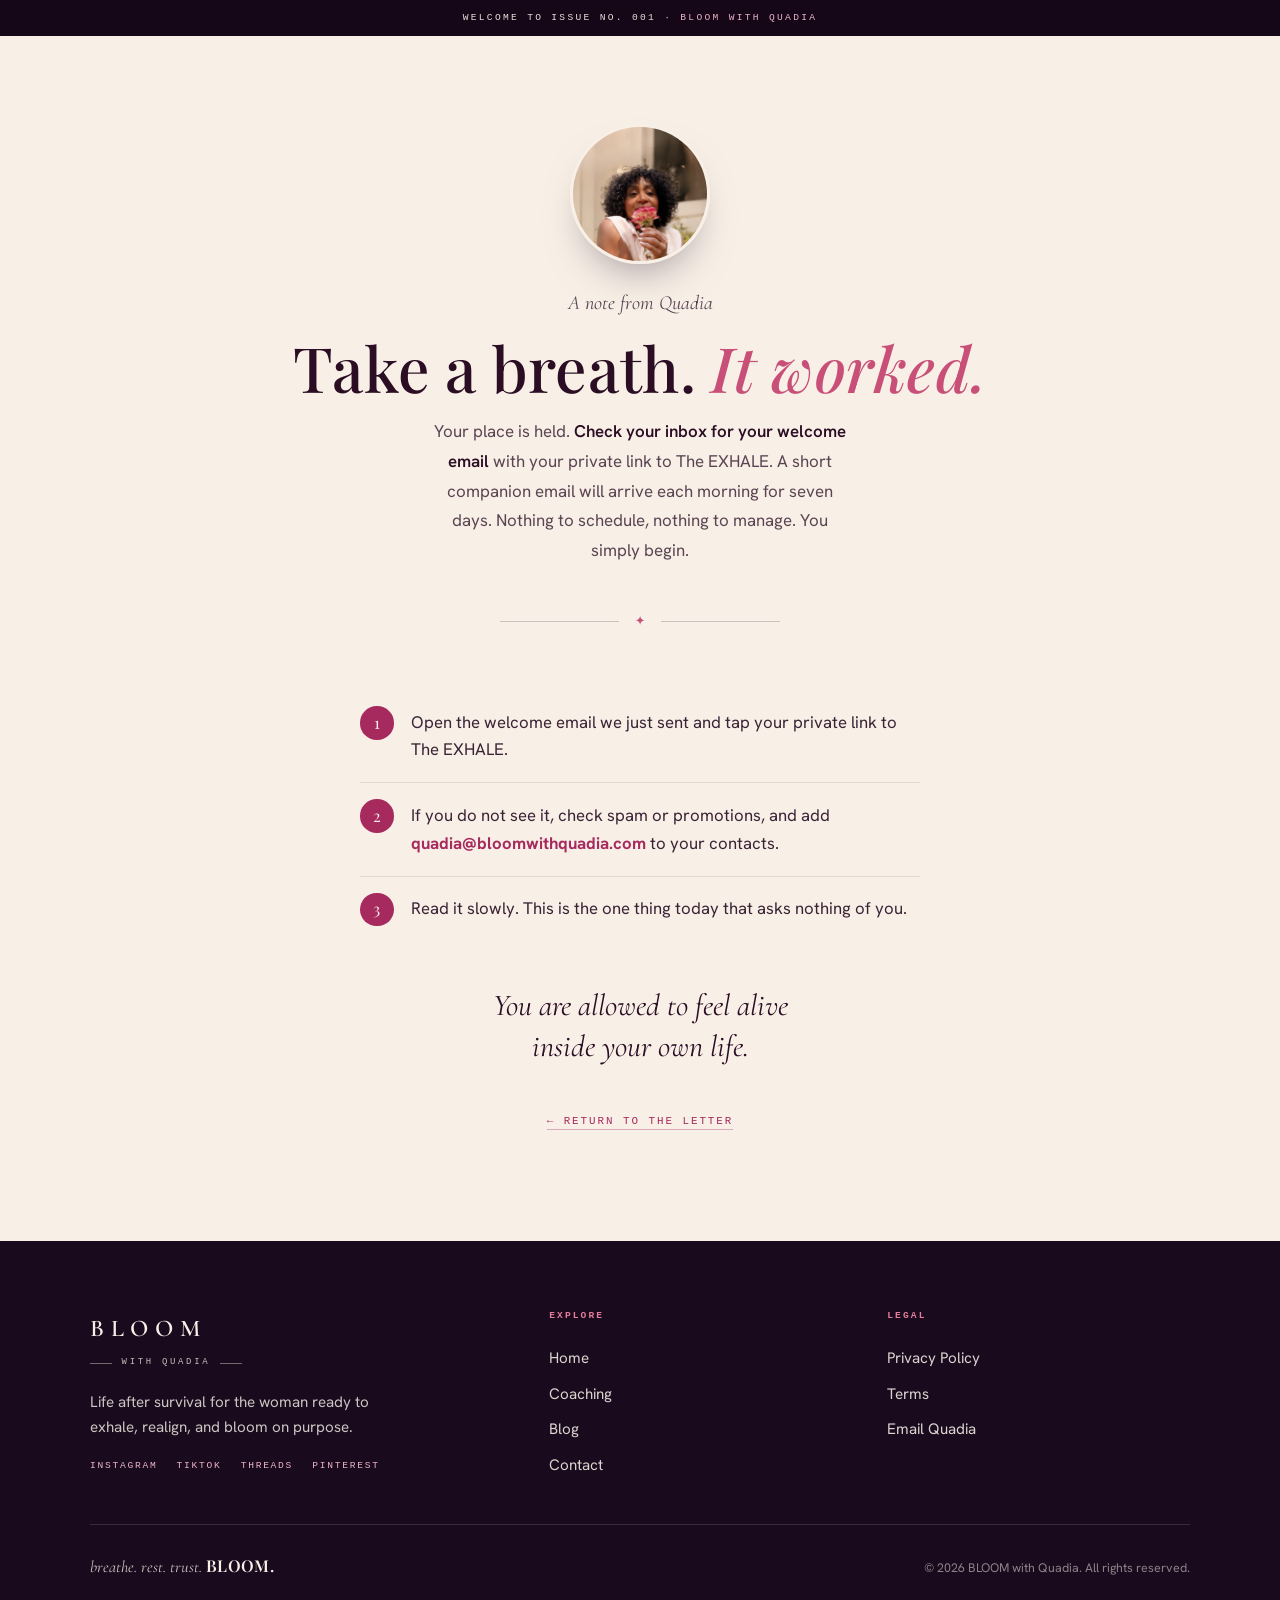
==== commit fd9fc4ab: "Add files via upload" ====
--- a/thank-you.html
+++ b/thank-you.html
@@ -9,51 +9,154 @@
 
 <link rel="preconnect" href="https://fonts.googleapis.com" />
 <link rel="preconnect" href="https://fonts.gstatic.com" crossorigin />
-<link href="https://fonts.googleapis.com/css2?family=Bodoni+Moda:ital,opsz,wght@0,6..96,400;0,6..96,500;0,6..96,600;1,6..96,400;1,6..96,500;1,6..96,600&family=Hanken+Grotesk:wght@300;400;500;600;700;800&display=swap" rel="stylesheet" />
-<link rel="stylesheet" href="styles.css?v=15" />
+<link href="https://fonts.googleapis.com/css2?family=Playfair+Display:ital,wght@0,400;0,500;0,600;1,400;1,500&family=Cormorant+Garamond:ital,wght@0,500;0,600;1,500&family=Great+Vibes&family=Hanken+Grotesk:wght@400;500;600;700&display=swap" rel="stylesheet" />
+<link rel="preload" as="image" href="quadia-byline.png" fetchpriority="high" />
 
 <style>
-  .ty { min-height: 100vh; display: grid; place-items: center; text-align: center; padding: clamp(5rem,11vh,7rem) 0;
-    position: relative; overflow: hidden;
-    background: radial-gradient(56% 50% at 50% 28%, rgba(227,125,155,0.18), transparent 70%), linear-gradient(180deg, var(--ivory-2), var(--ivory)); }
-  .ty .rings { position: absolute; top: 32%; left: 50%; width: min(78vw,620px); aspect-ratio: 1; transform: translate(-50%,-50%); pointer-events: none; }
-  .ty .rings span { position: absolute; inset: 0; margin: auto; border-radius: 50%; border: 1.5px solid var(--amber-soft); animation: br 9s var(--ease) infinite; }
-  .ty .rings span:nth-child(1){ width:40%;height:40%;border-color:rgba(200,79,119,.34); }
-  .ty .rings span:nth-child(2){ width:66%;height:66%;animation-delay:.5s;border-color:rgba(227,125,155,.26); }
-  .ty .rings span:nth-child(3){ width:92%;height:92%;animation-delay:1s;border-color:rgba(43,14,36,.14); }
-  @keyframes br { 0%,100%{transform:scale(1);opacity:.4} 48%{transform:scale(1.06);opacity:.85} }
-  .ty-in { position: relative; z-index: 2; width: min(640px, calc(100% - 3rem)); margin-inline: auto; }
-  .ty-mark { font-family:"Bodoni Moda",serif; font-weight:700; letter-spacing:.42em; font-size:1.15rem; color:var(--oxblood); padding-left:.42em; margin-bottom:.4rem; }
-  .ty-issue { font-family: var(--mono); font-size:.66rem; letter-spacing:.22em; text-transform:uppercase; color:var(--ink-mute); margin-bottom:2rem; }
-  .ty h1 { font-size: clamp(2.6rem,6vw,4.4rem); font-weight:500; line-height:.98; margin-bottom:1.3rem; }
-  .ty h1 .ital { color: var(--amber); }
-  .ty .lead { max-width:46ch; margin:0 auto 1.4rem; font-size:1.12rem; line-height:1.65; color:var(--ink-body); }
-  .ty-steps { list-style:none; padding:0; margin:2.4rem auto 0; max-width:470px; text-align:left; }
-  .ty-steps li { position:relative; padding:1rem 0 1rem 3rem; border-bottom:1px solid var(--line-soft); font-size:1.05rem; color:var(--ink-body); }
+  :root{
+    --ivory:#F8EFE7; --paper:#F8EFE7;
+    --oxblood:#A62A5E; --oxblood-2:#7E1F48;
+    --noir:#2A1228; --noir-2:#160718;
+    --rose:#C84F77; --rose-2:#E37D9B; --blush:#ECB3C8;
+    --ink:#2B0E24; --ink-body:#3A2335; --ink-mute:#5A4452;
+    --line:rgba(43,14,36,0.2); --line-soft:rgba(43,14,36,0.1);
+    --serif:"Playfair Display", Georgia, serif;
+    --quote:"Cormorant Garamond", Georgia, serif;
+    --sans:"Hanken Grotesk", system-ui, sans-serif;
+    --mono:ui-monospace, "SFMono-Regular", Menlo, monospace;
+    --ease:cubic-bezier(0.22,0.61,0.27,1);
+  }
+  *{ box-sizing:border-box; }
+  html{ -webkit-text-size-adjust:100%; }
+  body{ margin:0; font-family:var(--sans); font-size:1.14rem; line-height:1.75; color:var(--ink-body);
+    background:var(--ivory); -webkit-font-smoothing:antialiased; }
+  img{ max-width:100%; display:block; }
+  a{ color:var(--oxblood); text-decoration:none; }
+  a:hover{ color:var(--oxblood-2); }
+  em{ font-style:italic; color:var(--rose); }
+  .wrap{ width:min(720px, calc(100% - 2.8rem)); margin-inline:auto; }
+
+  /* masthead */
+  .mh{ background:var(--noir-2); color:rgba(255,248,239,.9); text-align:center; font-family:var(--mono);
+    font-size:.6rem; letter-spacing:.24em; text-transform:uppercase; padding:.6rem 1rem; }
+  .mh b{ color:var(--blush); font-weight:400; }
+
+  /* byline hero, mirroring the letter */
+  .byline{ background:var(--ivory); padding:clamp(3rem,7vw,5.5rem) 0 0; text-align:center; }
+  .byline .portrait{ width:clamp(108px,16vw,140px); height:clamp(108px,16vw,140px); border-radius:50%;
+    object-fit:cover; object-position:50% 42%; margin:0 auto 1.4rem; border:3px solid var(--paper);
+    box-shadow:0 22px 44px -22px rgba(22,7,24,.5); }
+  .byline .from{ font-family:var(--quote); font-style:italic; font-size:1.25rem; color:var(--ink-mute); }
+  .byline h1{ font-family:var(--serif); font-weight:500; font-size:clamp(2.3rem,6.4vw,3.9rem);
+    line-height:1.1; letter-spacing:.005em; color:var(--ink); margin:.7rem 0 1rem; }
+  .byline h1 em{ font-style:italic; color:var(--rose); }
+  .byline .dek{ font-size:1.06rem; color:var(--ink-mute); max-width:46ch; margin:0 auto; }
+  .byline .dek strong{ color:var(--ink); font-weight:600; }
+  .byline-rule{ display:flex; align-items:center; gap:1rem; margin:clamp(2rem,4vw,2.8rem) auto 0; max-width:280px; }
+  .byline-rule::before,.byline-rule::after{ content:""; height:1px; background:var(--line); flex:1; }
+  .byline-rule span{ color:var(--rose); font-size:.8rem; }
+
+  /* next steps */
+  .next{ padding:clamp(2.4rem,5vw,3.6rem) 0 clamp(3.6rem,8vw,5.5rem); }
+  .next .wrap{ width:min(560px, calc(100% - 2.8rem)); }
+  .ty-steps{ list-style:none; padding:0; margin:0; text-align:left; }
+  .ty-steps li{ position:relative; padding:1.15rem 0 1.15rem 3.2rem; border-bottom:1px solid var(--line-soft);
+    font-size:1.05rem; line-height:1.65; color:var(--ink-body); }
   .ty-steps li:last-child{ border-bottom:none; }
-  .ty-steps li .n { position:absolute; left:0; top:.85rem; width:2rem; height:2rem; border-radius:50%; background:var(--oxblood); color:var(--cream); display:grid; place-items:center; font-family:"Bodoni Moda",serif; font-size:1rem; }
-  .ty-affirm { font-family:"Bodoni Moda",serif; font-style:italic; font-size:clamp(1.4rem,2.8vw,1.95rem); color:var(--oxblood); margin:2.6rem auto 0; max-width:24ch; line-height:1.34; }
-  .ty-back { margin-top:2rem; }
-  .ty-back a { font-family:var(--mono); font-size:.7rem; letter-spacing:.18em; text-transform:uppercase; color:var(--amber); border-bottom:1px solid var(--amber-soft); padding-bottom:2px; }
-  @media (prefers-reduced-motion: reduce){ .ty .rings span{ animation:none; opacity:.6; } }
+  .ty-steps li .n{ position:absolute; left:0; top:1rem; width:2.1rem; height:2.1rem; border-radius:50%;
+    background:var(--oxblood); color:var(--paper); display:grid; place-items:center;
+    font-family:var(--serif); font-size:1rem; }
+  .ty-steps b{ color:var(--oxblood); }
+  .ty-affirm{ font-family:var(--quote); font-style:italic; font-size:clamp(1.45rem,3vw,1.9rem); color:var(--ink);
+    text-align:center; margin:2.8rem auto 0; max-width:24ch; line-height:1.34; }
+  .ty-back{ text-align:center; margin-top:2.2rem; }
+  .ty-back a{ font-family:var(--mono); font-size:.68rem; letter-spacing:.18em; text-transform:uppercase;
+    color:var(--oxblood); border-bottom:1px solid rgba(166,42,94,.35); padding-bottom:2px; }
+
+  /* footer */
+  footer{ background:#190A1D; color:rgba(255,248,239,.72); padding:clamp(2.8rem,6vw,4.2rem) 0 2.4rem; font-size:1rem; }
+  footer .fwrap{ width:min(1100px, calc(100% - 2.8rem)); margin-inline:auto; }
+  footer .fgrid{ display:grid; grid-template-columns:1.4fr 1fr 1fr; gap:2.2rem; align-items:start; }
+  footer .flock{ font-family:var(--quote); font-weight:600; font-size:1.5rem; letter-spacing:.28em; color:var(--paper); }
+  footer .fsub{ display:flex; align-items:center; gap:.6rem; font-family:var(--mono); font-size:.56rem;
+    letter-spacing:.3em; text-transform:uppercase; color:rgba(255,248,239,.75); margin-top:.35rem; }
+  footer .fsub::before, footer .fsub::after{ content:""; height:1px; width:22px; background:rgba(255,248,239,.4); }
+  footer .ftag{ font-size:.95rem; line-height:1.65; color:rgba(255,248,239,.78); margin:1.2rem 0 0; max-width:34ch; }
+  footer .fsocial{ display:flex; flex-wrap:wrap; gap:1.2rem; margin-top:1.1rem; }
+  footer .fsocial a{ font-family:var(--mono); font-size:.6rem; letter-spacing:.18em; text-transform:uppercase;
+    color:var(--blush); }
+  footer .fsocial a:hover{ color:var(--paper); }
+  footer h4{ font-family:var(--mono); font-weight:700; font-size:.6rem; letter-spacing:.22em; text-transform:uppercase;
+    color:var(--rose-2); margin:0 0 1rem; }
+  footer .fcol a{ display:block; font-size:.95rem; color:rgba(255,248,239,.85); padding:.28rem 0; width:fit-content; }
+  footer .fcol a:hover{ color:var(--paper); }
+  footer .fbottom{ display:flex; justify-content:space-between; align-items:baseline; flex-wrap:wrap; gap:.8rem;
+    border-top:1px solid rgba(255,248,239,.14); margin-top:2.6rem; padding-top:1.6rem; }
+  footer .fcreed{ font-family:var(--quote); font-style:italic; font-size:1.02rem; color:rgba(255,248,239,.78); }
+  footer .fcreed b{ font-style:normal; font-family:var(--serif); font-weight:600; color:var(--paper); letter-spacing:.02em; }
+  footer .fcopy{ font-family:var(--sans); font-size:.78rem; color:rgba(255,248,239,.5); margin:0; }
+  @media (max-width:720px){ footer .fgrid{ grid-template-columns:1fr; gap:1.8rem; } }
 </style>
 </head>
 <body>
-  <main class="ty">
-    <div class="rings" aria-hidden="true"><span></span><span></span><span></span></div>
-    <div class="ty-in">
-      <div class="ty-mark">BLOOM</div>
-      <div class="ty-issue">The EXHALE · Issue No. 001</div>
-      <h1>Take a breath. <span class="ital">It worked.</span></h1>
-      <p class="lead">Your place is held. <strong>Check your inbox for your welcome email</strong> with your private link to The EXHALE, and a short companion email will arrive each morning for seven days to walk you through it. As a founding member, your guided audio is included. There is nothing to schedule and nothing to manage. You simply begin.</p>
+
+  <div class="mh">Welcome to Issue No. 001 <b>· BLOOM with Quadia</b></div>
+
+  <header class="byline">
+    <div class="wrap">
+      <img class="portrait" src="quadia-byline.png" alt="Quadia, founder of BLOOM, holding a rose" fetchpriority="high" />
+      <div class="from">A note from Quadia</div>
+      <h1>Take a breath. <em>It worked.</em></h1>
+      <p class="dek">Your place is held. <strong>Check your inbox for your welcome email</strong> with your private link to The EXHALE. A short companion email will arrive each morning for seven days. Nothing to schedule, nothing to manage. You simply begin.</p>
+      <div class="byline-rule"><span>&#10022;</span></div>
+    </div>
+  </header>
+
+  <main class="next">
+    <div class="wrap">
       <ul class="ty-steps">
         <li><span class="n">1</span> Open the welcome email we just sent and tap your private link to The EXHALE.</li>
-        <li><span class="n">2</span> If you do not see it, check spam or promotions, and add <strong>quadia@bloomwithquadia.com</strong> to your contacts.</li>
+        <li><span class="n">2</span> If you do not see it, check spam or promotions, and add <b>quadia@bloomwithquadia.com</b> to your contacts.</li>
         <li><span class="n">3</span> Read it slowly. This is the one thing today that asks nothing of you.</li>
       </ul>
       <p class="ty-affirm">You are allowed to feel alive inside your own life.</p>
-      <p class="ty-back"><a href="index.html">&larr; Return to the issue</a></p>
+      <p class="ty-back"><a href="index.html">&larr; Return to the letter</a></p>
     </div>
   </main>
+
+  <footer>
+    <div class="fwrap">
+      <div class="fgrid">
+        <div>
+          <div class="flock">BLOOM</div>
+          <div class="fsub">With Quadia</div>
+          <p class="ftag">Life after survival for the woman ready to exhale, realign, and bloom on purpose.</p>
+          <div class="fsocial">
+            <a href="https://instagram.com/bloomwithquadia">Instagram</a>
+            <a href="https://tiktok.com/@bloomwithquadia">TikTok</a>
+            <a href="https://threads.net/@bloomwithquadia">Threads</a>
+            <a href="https://pinterest.com/bloomwithquadia">Pinterest</a>
+          </div>
+        </div>
+        <div class="fcol">
+          <h4>Explore</h4>
+          <a href="https://bloomwithquadia.com/">Home</a>
+          <a href="https://bloomwithquadia.com/coaching">Coaching</a>
+          <a href="https://bloomwithquadia.com/blog">Blog</a>
+          <a href="https://bloomwithquadia.com/contact">Contact</a>
+        </div>
+        <div class="fcol">
+          <h4>Legal</h4>
+          <a href="https://bloomwithquadia.com/privacy">Privacy Policy</a>
+          <a href="https://bloomwithquadia.com/terms">Terms</a>
+          <a href="mailto:quadia@bloomwithquadia.com">Email Quadia</a>
+        </div>
+      </div>
+      <div class="fbottom">
+        <div class="fcreed">breathe. rest. trust. <b>BLOOM.</b></div>
+        <p class="fcopy">&copy; 2026 BLOOM with Quadia. All rights reserved.</p>
+      </div>
+    </div>
+  </footer>
 </body>
 </html>
